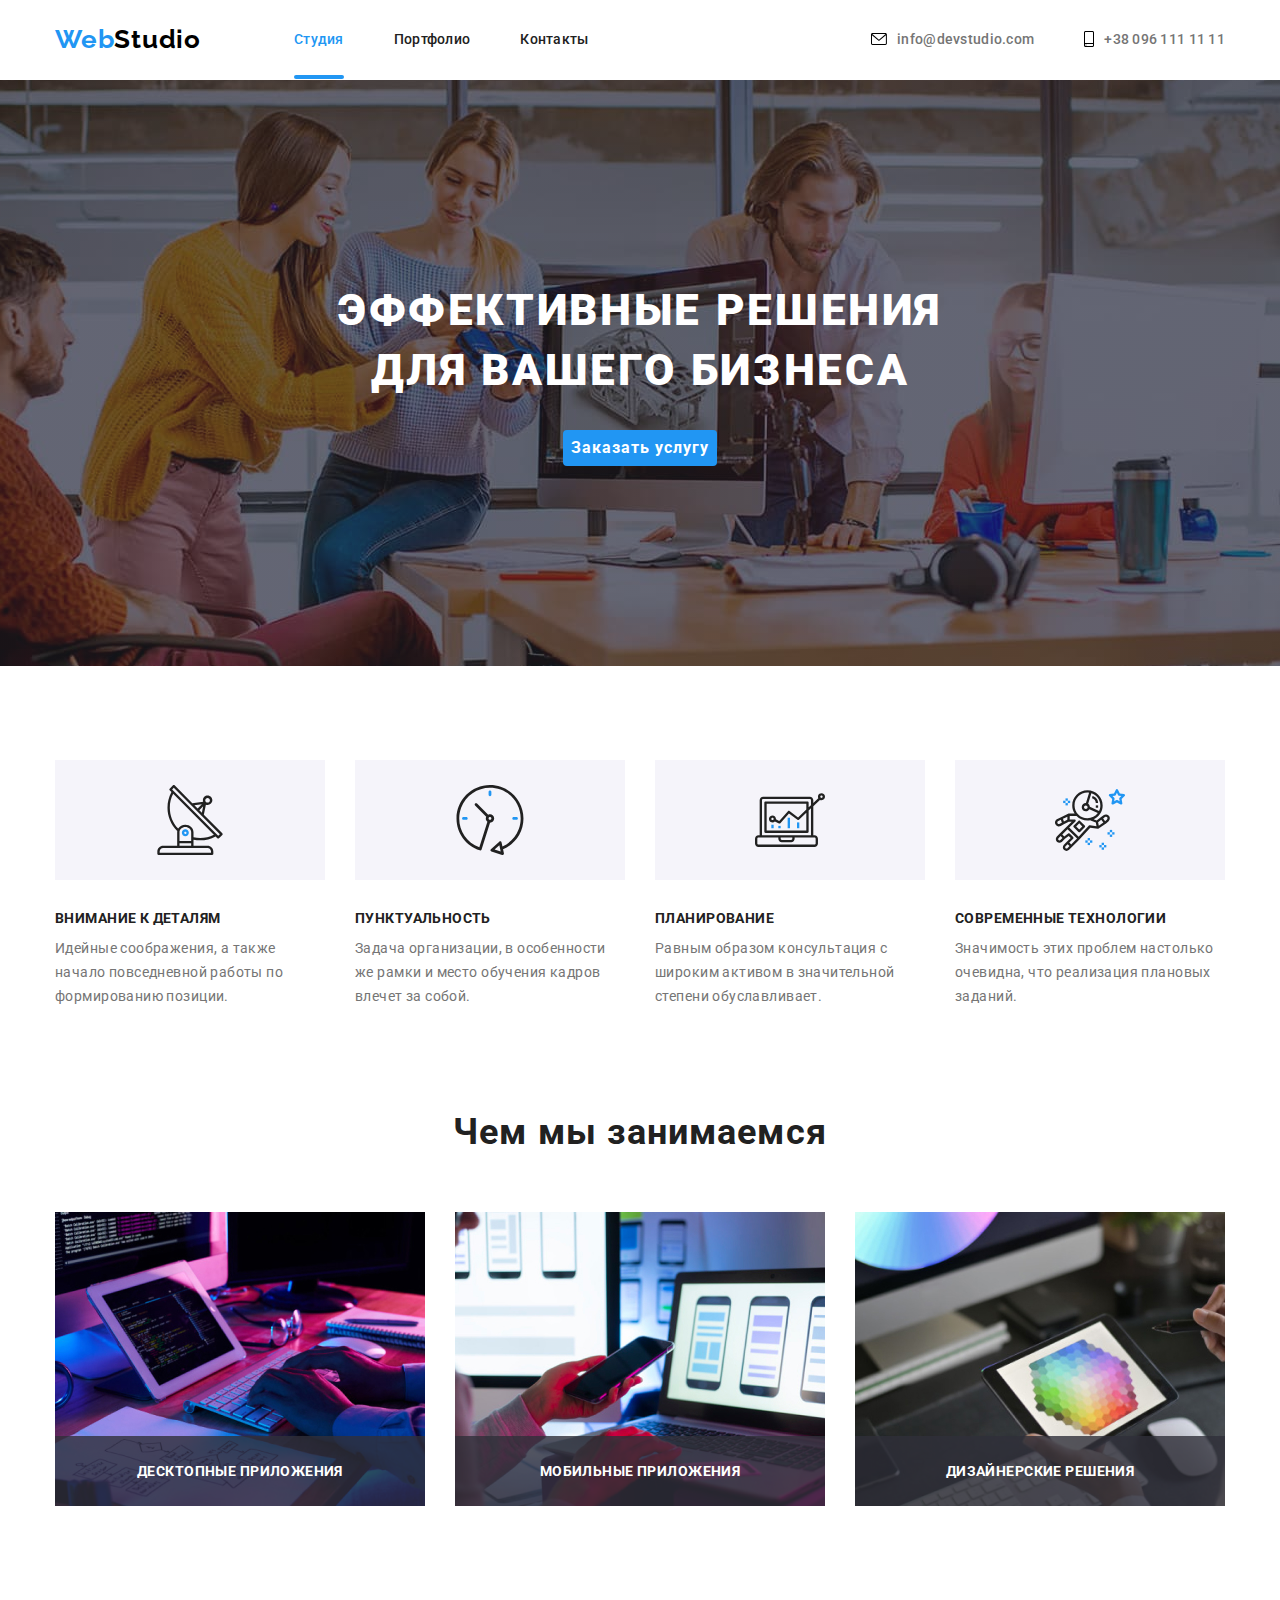
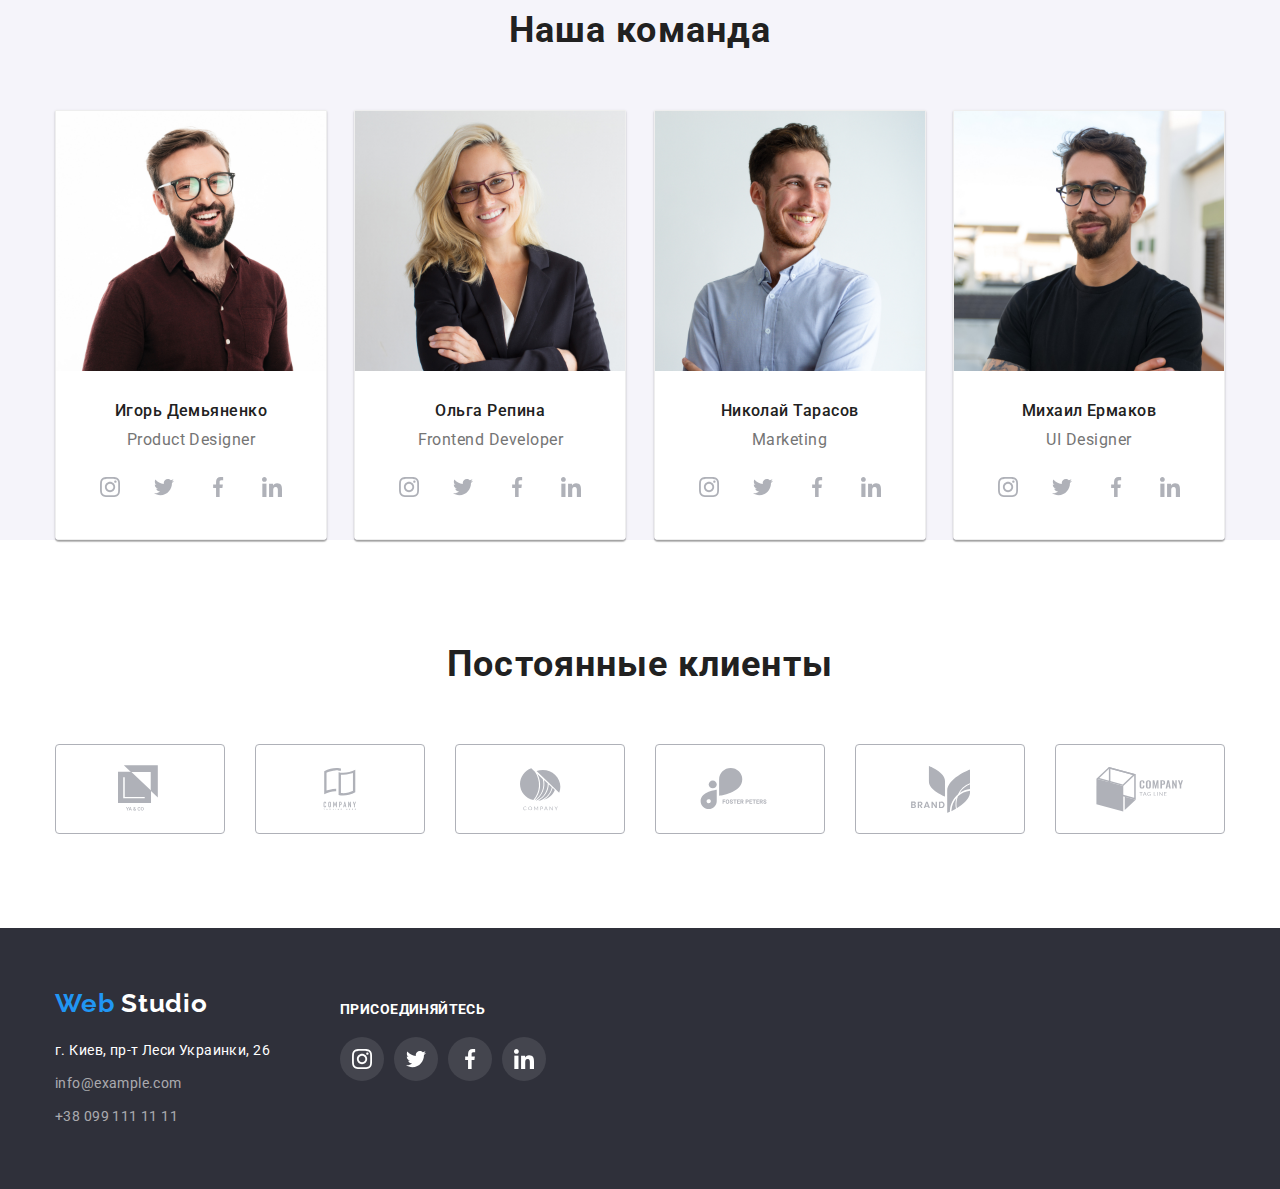
==== index.html @ 4ca35fdc "Склонировал з ДЗ-5" ====
<!DOCTYPE html>
<html lang="ru">

<head>
  <meta charset="UTF-8" />
  <meta name="viewport" content="width=device-width, initial-scale=1.0" />
  <title>WebStudio</title>
  <link rel="preconnect" href="https://fonts.gstatic.com">
  <link href="https://fonts.googleapis.com/css2?family=Raleway:wght@700&family=Roboto:wght@400;500;700;900&display=swap"
    rel="stylesheet">
  <link rel="stylesheet" href="https://cdnjs.cloudflare.com/ajax/libs/modern-normalize/1.0.0/modern-normalize.min.css">
  <link rel="stylesheet" href="./css/style.css">
</head>

<body>
  <!-- Шапка -->
  <header class="header section">
    <div class="container">
      <nav class="navigation">
        <a class="logo" href="./index.html"><span class="logo-color">Web</span>Studio</a>
        <ul class="navigation-list">
          <li class="navigation-list-item">
            <a class="navigation-list-link current" href="./index.html">Студия</a>
          </li>
          <li class="navigation-list-item">
            <a class="navigation-list-link" href="portfolio.html">Портфолио</a>
          </li>
          <li class="navigation-list-item">
            <a class="navigation-list-link" href="#">Контакты</a>
          </li>
        </ul>
      </nav>
      <ul class="contact-list">
        <li class="contact-list-item">
          <a class="contact-list-link" href="mailto:info@devstudio.com">
            <svg class="envelop" width="16" height="12">
              <use href="./images/sprite.svg#icon-envelope"></use>
            </svg>
            info@devstudio.com
          </a>
        </li>
        <li>
          <a class=" contact-list-link" href="tel:+380961111111">
            <svg class="phone" width="10" height="16">
              <use href="./images/sprite.svg#icon-smartphone"></use>
            </svg>
            +38 096 111 11 11
          </a>
        </li>
      </ul>
    </div>
  </header>
  <main>

    <!-- Герой -->
    <section class="hero section">
      <div class="container">
        <h1 class="hero-title">Эффективные решения для вашего бизнеса</h1>
        <button class="hero-button" type="button" data-modal-open>Заказать услугу</button>
      </div>
    </section>

    <!-- Особенности -->
    <section class="features section">
      <div class="container">
        <h2 class="visually-hidden">Особенности</h2>
        <ul class="features-list">
          <li class="features-item">
            <div class="features-icon">
              <svg class="icon" width="70" height="70">
                <use href="./images/sprite.svg#icon-antenna"></use>
              </svg>
            </div>
            <h3 class="features-title">Внимание к деталям</h3>
            <p class="features-desc">
              Идейные соображения, а также начало повседневной работы по
              формированию позиции.
            </p>
          </li>
          <li class="features-item">
            <div class="features-icon">
              <svg class="icon" width="70" height="70">
                <use href="./images/sprite.svg#icon-clock"></use>
              </svg>
            </div>
            <h3 class="features-title">Пунктуальность</h3>
            <p class="features-desc">
              Задача организации, в особенности же рамки и место обучения кадров
              влечет за собой.
            </p>
          </li>
          <li class="features-item">
            <div class="features-icon">
              <svg class="icon" width="70" height="70">
                <use href="./images/sprite.svg#icon-diagram"></use>
              </svg>
            </div>
            <h3 class="features-title">Планирование</h3>
            <p class="features-desc">
              Равным образом консультация с широким активом в значительной
              степени обуславливает.
            </p>
          </li>
          <li class="features-item">
            <div class="features-icon">
              <svg class="icon" width="70" height="70">
                <use href="./images/sprite.svg#icon-astronaut"></use>
              </svg>
            </div>
            <h3 class="features-title">Современные технологии</h3>
            <p class="features-desc">
              Значимость этих проблем настолько очевидна, что реализация
              плановых заданий.
            </p>
          </li>
        </ul>
      </div>
    </section>

    <!-- Чем мы занимаемся -->
    <section class="development section">
      <div class="container">
        <h2 class="section-title">Чем мы занимаемся</h2>
        <ul class="development-list">
          <li class="development-item">
            <img class="development-img" src="./images/box-1.jpg" alt="Десктопные приложения" />
            <p class="label">Десктопные приложения</p>
          </li>
          <li class="development-item">
            <img class="development-img" src="./images/box-2.jpg" alt="Мобильные приложения" />
            <p class="label">Мобильные приложения</p>
          </li>
          <li class="development-item">
            <img class="development-img" src="./images/box-3.jpg" alt="Дизайнерские решения" />
            <p class="label">Дизайнерские решения</p>
          </li>
        </ul>
      </div>
    </section>

    <!-- Наша команда -->
    <section class="team">
      <div class="container">
        <h2 class="section-title">Наша команда</h2>
        <ul class="team-list">
          <li class="team-list-item">
            <img class="team-list-img" src="./images/team-1.jpg" alt="фото Игорь Демьяненко" />
            <div class="team-desc">
              <h3 class="team-list-title">Игорь Демьяненко</h3>
              <p class="team-list-desc">Product Designer</p>
              <ul class="social-list">
                <li class="social-list-item">
                  <a class="social-list-link" href="">
                    <svg class="social-list-icon">
                      <use href="./images/sprite.svg#icon-instagram"></use>
                    </svg>
                  </a>
                </li>
                <li class="social-list-item">
                  <a class="social-list-link" href="">
                    <svg class="social-list-icon">
                      <use href="./images/sprite.svg#icon-twitter"></use>
                    </svg>
                  </a>
                </li>
                <li class="social-list-item">
                  <a class="social-list-link" href="">
                    <svg class="social-list-icon">
                      <use href="./images/sprite.svg#icon-facebook"></use>
                    </svg>
                  </a>
                </li>
                <li class="social-list-item">
                  <a class="social-list-link" href="">
                    <svg class="social-list-icon">
                      <use href="./images/sprite.svg#icon-linkedin"></use>
                    </svg>
                  </a>
                </li>
              </ul>
            </div>
          </li>
          <li class="team-list-item">
            <img class="team-list-img" src="./images/team-2.jpg" alt="фото Ольга Репина" />
            <div class="team-desc">
              <h3 class="team-list-title">Ольга Репина</h3>
              <p class="team-list-desc">Frontend Developer</p>
              <ul class="social-list">
                <li class="social-list-item">
                  <a class="social-list-link" href="">
                    <svg class="social-list-icon">
                      <use href="./images/sprite.svg#icon-instagram"></use>
                    </svg>
                  </a>
                </li>
                <li class="social-list-item">
                  <a class="social-list-link" href="">
                    <svg class="social-list-icon">
                      <use href="./images/sprite.svg#icon-twitter"></use>
                    </svg>
                  </a>
                </li>
                <li class="social-list-item">
                  <a class="social-list-link" href="">
                    <svg class="social-list-icon">
                      <use href="./images/sprite.svg#icon-facebook"></use>
                    </svg>
                  </a>
                </li>
                <li class="social-list-item">
                  <a class="social-list-link" href="">
                    <svg class="social-list-icon">
                      <use href="./images/sprite.svg#icon-linkedin"></use>
                    </svg>
                  </a>
                </li>
              </ul>
            </div>
          </li>
          <li class="team-list-item">
            <img class="team-list-img" src="./images/team-3.jpg" alt="фото Николай Тарасов" />
            <div class="team-desc">
              <h3 class="team-list-title">Николай Тарасов</h3>
              <p class="team-list-desc">Marketing</p>
              <ul class="social-list">
                <li class="social-list-item">
                  <a class="social-list-link" href="">
                    <svg class="social-list-icon">
                      <use href="./images/sprite.svg#icon-instagram"></use>
                    </svg>
                  </a>
                </li>
                <li class="social-list-item">
                  <a class="social-list-link" href="">
                    <svg class="social-list-icon">
                      <use href="./images/sprite.svg#icon-twitter"></use>
                    </svg>
                  </a>
                </li>
                <li class="social-list-item">
                  <a class="social-list-link" href="">
                    <svg class="social-list-icon">
                      <use href="./images/sprite.svg#icon-facebook"></use>
                    </svg>
                  </a>
                </li>
                <li class="social-list-item">
                  <a class="social-list-link" href="">
                    <svg class="social-list-icon">
                      <use href="./images/sprite.svg#icon-linkedin"></use>
                    </svg>
                  </a>
                </li>
              </ul>
            </div>
          </li>
          <li class="team-list-item">
            <img class="team-list-img" src="./images/team-4.jpg" alt="фото Михаил Ермаков" />
            <div class="team-desc">
              <h3 class="team-list-title">Михаил Ермаков</h3>
              <p class="team-list-desc">UI Designer</p>
              <ul class="social-list">
                <li class="social-list-item">
                  <a class="social-list-link" href="">
                    <svg class="social-list-icon">
                      <use href="./images/sprite.svg#icon-instagram"></use>
                    </svg>
                  </a>
                </li>
                <li class="social-list-item">
                  <a class="social-list-link" href="">
                    <svg class="social-list-icon">
                      <use href="./images/sprite.svg#icon-twitter"></use>
                    </svg>
                  </a>
                </li>
                <li class="social-list-item">
                  <a class="social-list-link" href="">
                    <svg class="social-list-icon">
                      <use href="./images/sprite.svg#icon-facebook"></use>
                    </svg>
                  </a>
                </li>
                <li class="social-list-item">
                  <a class="social-list-link" href="">
                    <svg class="social-list-icon">
                      <use href="./images/sprite.svg#icon-linkedin"></use>
                    </svg>
                  </a>
                </li>
              </ul>
            </div>
          </li>
        </ul>
      </div>
    </section>

    <!-- Постоянный клиенты -->
    <section class="customers section">
      <div class="container">
        <h2 class="section-title">Постоянные клиенты</h2>
        <ul class="customers-list">
          <li class="customers-list-item">
            <a class="customers-list-link" href="">
              <svg class="customers-icon" width="44" height="49">
                <use href="./images/sprite.svg#icon-logoone"></use>
              </svg>
            </a>
          </li>
          <li class="customers-list-item">
            <a class="customers-list-link" href="">
              <svg class="customers-icon" width="40" height="42">
                <use href="./images/sprite.svg#icon-logotwo"></use>
              </svg>
            </a>
          </li>
          <li class="customers-list-item">
            <a class="customers-list-link" href="">
              <svg class="customers-icon" width="41" height="43">
                <use href="./images/sprite.svg#icon-logothree"></use>
              </svg>
            </a>
          </li>
          <li class="customers-list-item">
            <a class="customers-list-link" href="">
              <svg class="customers-icon" width="80" height="42">
                <use href="./images/sprite.svg#icon-logofour"></use>
              </svg>
            </a>
          </li>
          <li class="customers-list-item">
            <a class="customers-list-link" href="">
              <svg class="customers-icon" width="59" height="47">
                <use href="./images/sprite.svg#icon-logofive"></use>
              </svg>
            </a>
          </li>
          <li class="customers-list-item">
            <a class="customers-list-link" href="">
              <svg class="customers-icon" width="88" height="45">
                <use href="./images/sprite.svg#icon-logosix"></use>
              </svg>
            </a>
          </li>
        </ul>
      </div>
    </section>
  </main>
  <!-- Футер -->
  <footer class="footer">
    <div class="container">
      <div class="address">

        <a class="logo" href="./index.html">
          <span class="logo-color">Web</span>
          <span class="logo-color-footer">Studio</span>
        </a>
        <address>
          <ul class="footer-contact">
            <li class="footer-contact-list">
              <a class="footer-contact-link addr" href="https://goo.gl/maps/dvo8h2LJfjRiSJft5" target="_blank">г. Киев,
                пр-т
                Леси
                Украинки, 26</a>
            </li>
            <li class="footer-contact-list">
              <a class="footer-contact-link" href="mailto:info@example.com">info@example.com</a>
            </li>
            <li class="footer-contact-list">
              <a class="footer-contact-link" href="tel:+380991111111">+38 099 111 11 11</a>
            </li>
          </ul>
        </address>
      </div>
      <div class="social">
        <strong class="join">присоединяйтесь</strong>

        <ul class="social-list">
          <li class="social-list-item">
            <a class="social-list-link" href="">
              <svg class="social-list-icon">
                <use href="./images/sprite.svg#icon-instagram"></use>
              </svg>
            </a>
          </li>
          <li class="social-list-item">
            <a class="social-list-link" href="">
              <svg class="social-list-icon">
                <use href="./images/sprite.svg#icon-twitter"></use>
              </svg>
            </a>
          </li>
          <li class="social-list-item">
            <a class="social-list-link" href="">
              <svg class="social-list-icon">
                <use href="./images/sprite.svg#icon-facebook"></use>
              </svg>
            </a>
          </li>
          <li class="social-list-item">
            <a class="social-list-link" href="">
              <svg class="social-list-icon">
                <use href="./images/sprite.svg#icon-linkedin"></use>
              </svg>
            </a>
          </li>
        </ul>
      </div>
      <div class="form">
        
      </div>
    </div>

  </footer>

  <div class="backdrop  is-hidden" data-modal>
    <div class="modal">
      <button type="button" class="close-button" data-modal-close>
        <svg class="close-modal-button">
          <use href="./images/sprite.svg#icon-close"></use>
        </svg>
      </button>
    </div>
  </div>

  <script src="./js/modal.js"></script>
</body>

</html>
---- css/style.css ----
:root {
  --main-font: "Roboto", sans-serif;
  --logo-font: "Raleway", sans-serif;
  --accent-color: #2196f3;
  --main-color: #757575;
  --title-color: #212121;
  --hero-title-color: #ffffff;
  --first-logo-color: #000000;
  --secondary-logo-color: #ffffff;
  --footer-addr-color: #ffffff;
  --footer-contact-color: rgba(255, 255, 255, 0.6);
  --footer-background-color: #2f303a;
  --white: #ffffff;
  --main-background-color: #e5e5e5;
  --secondary-background-color: #f5f4fa;
  --border-color: #eeeeee;
}

/* ==================== INDEX.HTML ==================== */

/* ========== GENERAL STYLES ========== */
body {
  font-family: var(--main-font);
  /* margin: 0 auto;
  max-width: 1600px; */
}

a {
  text-decoration: none;
}

ul {
  list-style: none;
  margin: 0;
  padding: 0;
}

address {
  font-style: normal;
}

h1,
h2,
h3,
h4,
h5,
h6 {
  margin: 0;
}

p {
  margin: 0;
}

img {
  display: block;
}

.section-title {
  font-weight: 700;
  font-size: 36px;
  line-height: 1.667;
  text-align: center;
  letter-spacing: 0.03em;
  color: var(--title-color);
}

.container {
  width: 1200px;
  margin: 0 auto;
  padding: 0 15px;
}

.section {
  max-width: 1600px;
  margin: 0 auto;
  padding-top: 94px;
  padding-bottom: 94px;
}
/* ========== HEADER ========== */

.header {
  padding-top: 24px;
  padding-bottom: 25px;
}

.header .logo {
  margin-right: 93px;
}

.navigation-list-item:not(:last-child) {
  margin-right: 50px;
}

.contact-list {
  margin-left: auto;
}

.contact-list-item:not(:last-child) {
  margin-right: 50px;
}

.header .container {
  display: flex;
  align-items: center;
}

.navigation {
  display: flex;
  align-items: center;
}

.navigation-list {
  display: flex;
}

.navigation-list-item {
  position: relative;
}

.navigation-list-link.current::after {
  opacity: 1;
}

.navigation-list-link::after {
  position: absolute;
  top: 45px;
  left: 0;
  bottom: -1px;
  width: 100%;
  content: "";
  border-bottom: 4px solid #2196f3;
  border-radius: 2px;
  opacity: 0;
  transition: opacity 250ms cubic-bezier(0.4, 0, 0.2, 1);
}

.navigation-list-link:hover::after,
.navigation-list-link:focus::after {
  opacity: 1;
}

.contact-list {
  display: flex;
}

.header .current {
  color: var(--accent-color);
}

.logo {
  font-family: var(--logo-font);
  font-weight: 700;
  font-size: 26px;
  line-height: 1.192;
  letter-spacing: 0.03em;
  color: var(--first-logo-color);
}

.logo .logo-color {
  color: var(--accent-color);
}

.navigation-list-link {
  font-weight: 500;
  font-size: 14px;
  line-height: 1.143;
  letter-spacing: 0.02em;
  color: var(--title-color);

  transition: color 250ms cubic-bezier(0.4, 0, 0.2, 1);
}

.navigation-list-link:hover,
.navigation-list-link:focus {
  color: var(--accent-color);
}

.contact-list-link {
  display: flex;
  align-items: center;
  font-weight: 500;
  font-size: 14px;
  line-height: 1.143;
  letter-spacing: 0.02em;
  color: var(--main-color);

  transition: color 250ms cubic-bezier(0.4, 0, 0.2, 1);
}

.contact-list-link:hover .envelop,
.contact-list-link:focus .envelop,
.contact-list-link:hover .phone,
.contact-list-link:focus .phone {
  fill: var(--accent-color);
}

.envelop,
.phone {
  margin-right: 10px;
  transition: fill 250ms cubic-bezier(0.4, 0, 0.2, 1);
}

.contact-list-link:hover,
.contact-list-link:focus {
  color: var(--accent-color);
}

/* ========== HERO ========== */
.hero {
  padding-top: 200px;
  padding-bottom: 200px;
  background-color: var(--footer-background-color);
  background-image: linear-gradient(
      rgba(47, 48, 58, 0.4),
      rgba(47, 48, 58, 0.4)
    ),
    url("../images/hero.jpg");
  background-repeat: no-repeat;
  background-position: center;
}

.hero-title {
  margin: 0 auto 30px;
  width: 696px;
  font-weight: 900;
  font-size: 44px;
  line-height: 1.364;
  text-align: center;
  letter-spacing: 0.06em;
  text-transform: uppercase;
  color: var(--hero-title-color);
}

.hero .hero-button {
  display: block;
  margin: 0 auto;
  border-color: transparent;
  border-radius: 4px;
  cursor: pointer;
}

.hero-button {
  font-weight: 700;
  font-size: 16px;
  line-height: 1.875;
  letter-spacing: 0.06em;
  color: var(--hero-title-color);
  background-color: var(--accent-color);
}

/* ========== FEATURES ========== */

.features-icon {
  display: flex;
  width: 270px;
  height: 120px;
  justify-content: center;
  align-items: center;
  margin-bottom: 30px;

  background-color: var(--secondary-background-color);
}

.features .features-list {
  display: flex;
}

.features-item:not(:last-child) {
  margin-right: 30px;
  max-width: 270px;
}

.features-title {
  margin-bottom: 10px;
}

.visually-hidden {
  position: absolute;
  width: 1px;
  height: 1px;
  margin: -1px;
  border: 0;
  padding: 0;

  white-space: nowrap;
  clip-path: inset(100%);
  clip: rect(0 0 0 0);
  overflow: hidden;
}
.features-title {
  font-weight: 700;
  font-size: 14px;
  line-height: 1.143;
  letter-spacing: 0.03em;
  text-transform: uppercase;
  color: var(--title-color);
}
.features-desc {
  font-weight: normal;
  font-size: 14px;
  line-height: 1.715;
  letter-spacing: 0.03em;
  color: var(--main-color);
}

/* ========== DEVELOPMENT ========== */

.development .section-title {
  margin-bottom: 50px;
}

.development.section {
  padding-top: 0px;
}

.development-list {
  display: flex;
  justify-content: space-between;
}

.development-img {
  width: 370px;
  height: 294px;
}

.label {
  position: absolute;
  bottom: 0;
  width: 100%;

  padding-top: 27px;
  padding-right: 82px;
  padding-bottom: 27px;
  padding-left: 82px;

  font-style: normal;
  font-weight: 700;
  font-size: 14px;
  line-height: 1.143;
  text-align: center;
  letter-spacing: 0.03em;
  text-transform: uppercase;
  color: #ffffff;
  background: rgba(47, 48, 58, 0.8);
}

.development-item {
  position: relative;
}

/* ========== TEAM ========== */
.team-desc .social-list {
  display: flex;
  justify-content: space-between;
  padding-left: 32px;
  padding-right: 32px;
  padding-top: 16px;
}

.social-list-link {
  display: flex;
  align-items: center;
  justify-content: center;
  width: 44px;
  height: 44px;
  background-color: #fff;
  border-radius: 50%;

  transition: background-color 250ms cubic-bezier(0.4, 0, 0.2, 1);
}

.social-list-icon {
  width: 20px;
  height: 20px;
  fill: #afb1b8;

  transition: fill 250ms cubic-bezier(0.4, 0, 0.2, 1);
}

.social-list-link:hover,
.social-list-link:focus {
  background-color: var(--accent-color);
}

.social-list-link:hover .social-list-icon,
.social-list-link:focus .social-list-icon {
  fill: #ffffff;
}

.team {
  background-color: var(--secondary-background-color);
}

.team .section-title {
  margin-bottom: 50px;
}

.team .team-list {
  display: flex;
  justify-content: space-between;
}
.team-list-item {
  border: 1px solid #eeeeee;
  box-shadow: 0px 1px 3px rgba(0, 0, 0, 0.12), 0px 1px 1px rgba(0, 0, 0, 0.14),
    0px 2px 1px rgba(0, 0, 0, 0.2);
  border-radius: 0px 0px 4px 4px;
}

.team-list-img {
  width: 270px;
  height: 260px;
}

.team-desc {
  background-color: #ffffff;
  text-align: center;
  padding-top: 30px;
  padding-bottom: 30px;
}

.team-list-title {
  margin-bottom: 10px;

  font-weight: 500;
  font-size: 16px;
  line-height: 1.188;
  letter-spacing: 0.03em;
  color: var(--title-color);
}

.team-list-desc {
  font-weight: 400;
  font-size: 16px;
  line-height: 1.188;
  letter-spacing: 0.03em;
  color: var(--main-color);
}

/* ========== CUSTOMERS ========== */

.customers-icon {
  fill: #afb1b8;
}

.customers .container {
  text-align: center;
}

.customers .section-title {
  margin-bottom: 50px;
}

.customers-list {
  display: flex;
  justify-content: space-between;
}

.customers-list-item {
  width: 170px;
  height: 90px;
}

.customers-list-link {
  display: flex;
  justify-content: center;
  align-items: center;
  height: 90px;

  border: 1px solid #afb1b8;
  border-radius: 4px;

  transition: all 250ms cubic-bezier(0.4, 0, 0.2, 1);
}

.customers-list-link:hover .customers-icon,
.customers-list-link:focus .customers-icon {
  fill: var(--accent-color);
}

.customers-list-link:hover {
  border: 1px solid #2196f3;
}

/* ========== FOOTER ========== */
.footer .container {
  display: flex;
}

.footer .address {
  display: block;
}

.footer .social-list {
  display: flex;
  justify-content: center;
  align-items: center;
}

.footer .social-list-item:not(:last-child) {
  margin-right: 10px;
}

.footer .social-list-link {
  background-color: rgba(255, 255, 255, 0.1);
}

.footer .social-list-link:hover,
.footer .social-list-link:focus {
  background-color: var(--accent-color);
}

.footer .social-list-icon {
  fill: #fff;
}

.footer .social {
  margin-left: 70px;
  margin-top: 12px;
}

.join {
  display: inline-block;
  font-style: normal;
  font-weight: 700;
  font-size: 14px;
  line-height: 1.143;
  letter-spacing: 0.03em;
  text-transform: uppercase;
  color: var(--white);
  margin-bottom: 20px;
}

.footer {
  padding-top: 60px;
  padding-bottom: 60px;
}

.footer .logo {
  display: block;
  margin-bottom: 20px;
}

.footer-contact-list:not(:last-child) {
  margin-bottom: 9px;
}

.logo .logo-color-footer {
  color: var(--secondary-logo-color);
}

.footer-contact-link {
  font-weight: 400;
  font-size: 14px;
  line-height: 1.714;
  letter-spacing: 0.03em;
  color: var(--footer-contact-color);

  transition: color 250ms cubic-bezier(0.4, 0, 0.2, 1);
}

.footer-contact-link.addr {
  color: var(--footer-addr-color);
}

.footer {
  background-color: var(--footer-background-color);
}

.footer-contact-link:hover,
.footer-contact-link:focus {
  color: var(--accent-color);
}

/* ==================== PORTFOLIO.HTML ==================== */

/* ========== FILTERS ========== */

.button-list {
  display: flex;
  justify-content: center;
  margin-bottom: 50px;
}

.button-list-item:not(:last-child) {
  margin-right: 8px;
}

.button {
  padding-top: 6px;
  padding-right: 22px;
  padding-bottom: 6px;
  padding-left: 22px;

  border-radius: 4px;
  border: none;

  font-family: inherit;
  font-weight: 500;
  font-size: 16px;
  line-height: 1.625;
  text-align: center;
  letter-spacing: 0.03em;
  color: var(--title-color);

  background-color: var(--secondary-background-color);
  transition: all 250ms cubic-bezier(0.4, 0, 0.2, 1);
}

.button:hover,
.button:focus {
  color: var(--white);
  background-color: var(--accent-color);
  border-radius: 4px;
}

/* ========== PORTFOLIO LIST ========== */
.portfolio-list {
  display: flex;
  flex-wrap: wrap;
}

.portfolio-list-item:not(:nth-child(3n + 3)) {
  margin-right: 30px;
}

.portfolio-list-item:not(:nth-last-child(-n + 3)) {
  margin-bottom: 30px;
}

.portfolio-list-item {
  border: 1px solid #eeeeee;
  max-width: 370px;
}

.portfolio-link {
  display: block;
  width: 370px;
}

.portfolio-link:hover,
.portfolio-link:focus {
  box-shadow: 0px 1px 1px rgba(0, 0, 0, 0.12), 0px 4px 4px rgba(0, 0, 0, 0.06),
    1px 4px 6px rgba(0, 0, 0, 0.16);
}

.portfolio-desc {
  width: 370px;
  padding-top: 20px;
  padding-right: 24px;
  padding-bottom: 20px;
  padding-left: 24px;
}

.portfolio-link-img {
  width: 370px;
  height: 294px;
}
.portfolio-link-title {
  margin-bottom: 4px;

  font-weight: 700;
  font-size: 18px;
  line-height: 2;
  color: var(--title-color);
}

.portfolio-link-desc {
  font-weight: 400;
  font-size: 16px;
  line-height: 1.875;
  letter-spacing: 0.03em;
  color: var(--main-color);
}

.overlay {
  position: absolute;
  top: 0;
  left: 0;
  width: 100%;
  height: 100%;
  color: #ffffff;
  padding-top: 63px;
  padding-right: 24px;
  padding-bottom: 63px;
  padding-left: 24px;
  font-style: normal;
  font-weight: 400;
  font-size: 18px;
  line-height: 1.556;
  letter-spacing: 0.03em;

  background-color: rgba(33, 150, 243, 0.9);

  transform: translateY(100%);
  transition: transform 250ms cubic-bezier(0.4, 0, 0.2, 1);
}

.portfolio-link-img-wrapper {
  position: relative;
  overflow: hidden;
}

.portfolio-link:hover .overlay,
.portfolio-link:focus .overlay {
  transform: translateY(0%);
}

/* ========== DACKDROP ========== */

.backdrop {
  position: fixed;
  top: 0;
  left: 0;
  width: 100%;
  height: 100%;
  background-color: rgba(0, 0, 0, 0.2);

  transition: all 500ms linear;
}

.modal {
  position: absolute;
  top: 50%;
  left: 50%;
  transform: translate(-50%, -50%);
  width: 528px;
  min-height: 581px;
  background: #ffffff;
  box-shadow: 0px 1px 3px rgba(0, 0, 0, 0.12), 0px 1px 1px rgba(0, 0, 0, 0.14),
    0px 2px 1px rgba(0, 0, 0, 0.2);
  border-radius: 4px;
}

.close-modal-button {
  position: absolute;
  top: 8px;
  right: 8px;
  width: 30px;
  height: 30px;
  border: 1px solid rgba(0, 0, 0, 0.1);
  border-radius: 50%;
  cursor: pointer;
}

.is-hidden {
  opacity: 0;
  visibility: hidden;
  pointer-events: none;
}
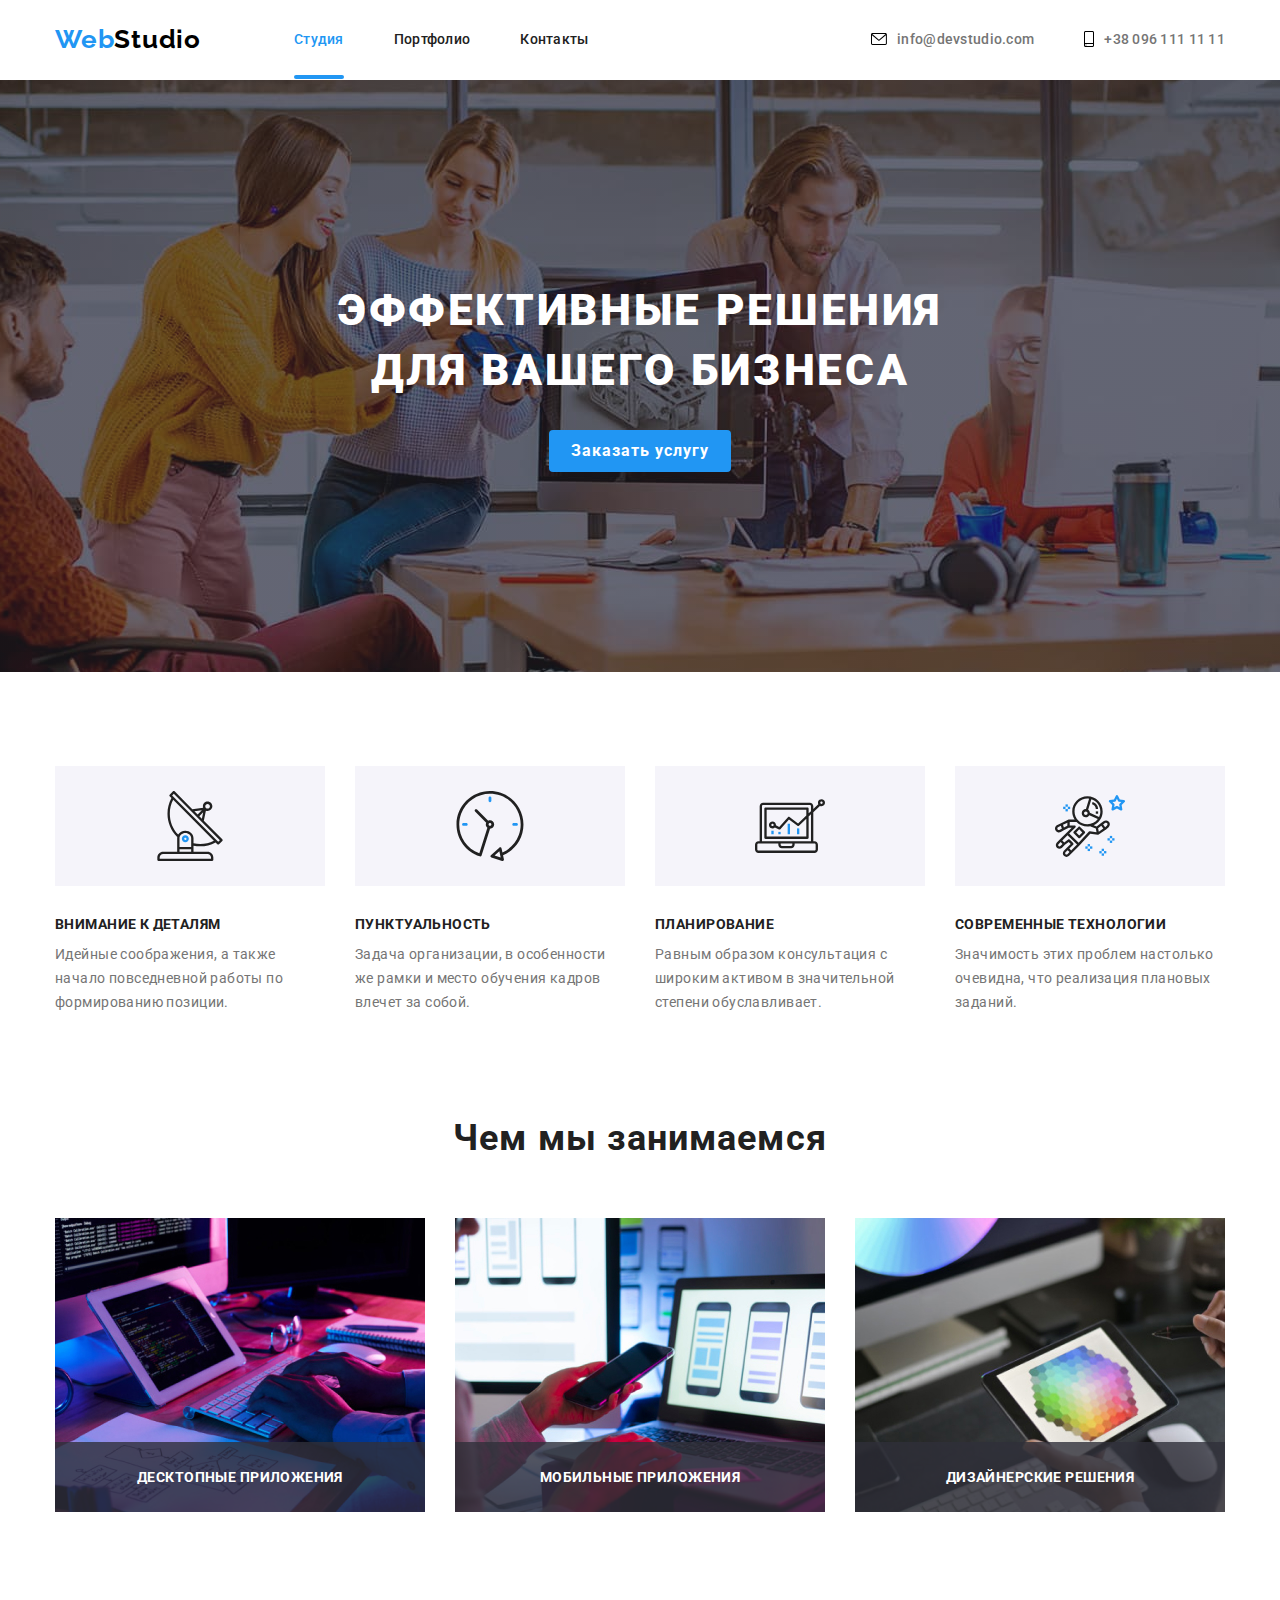
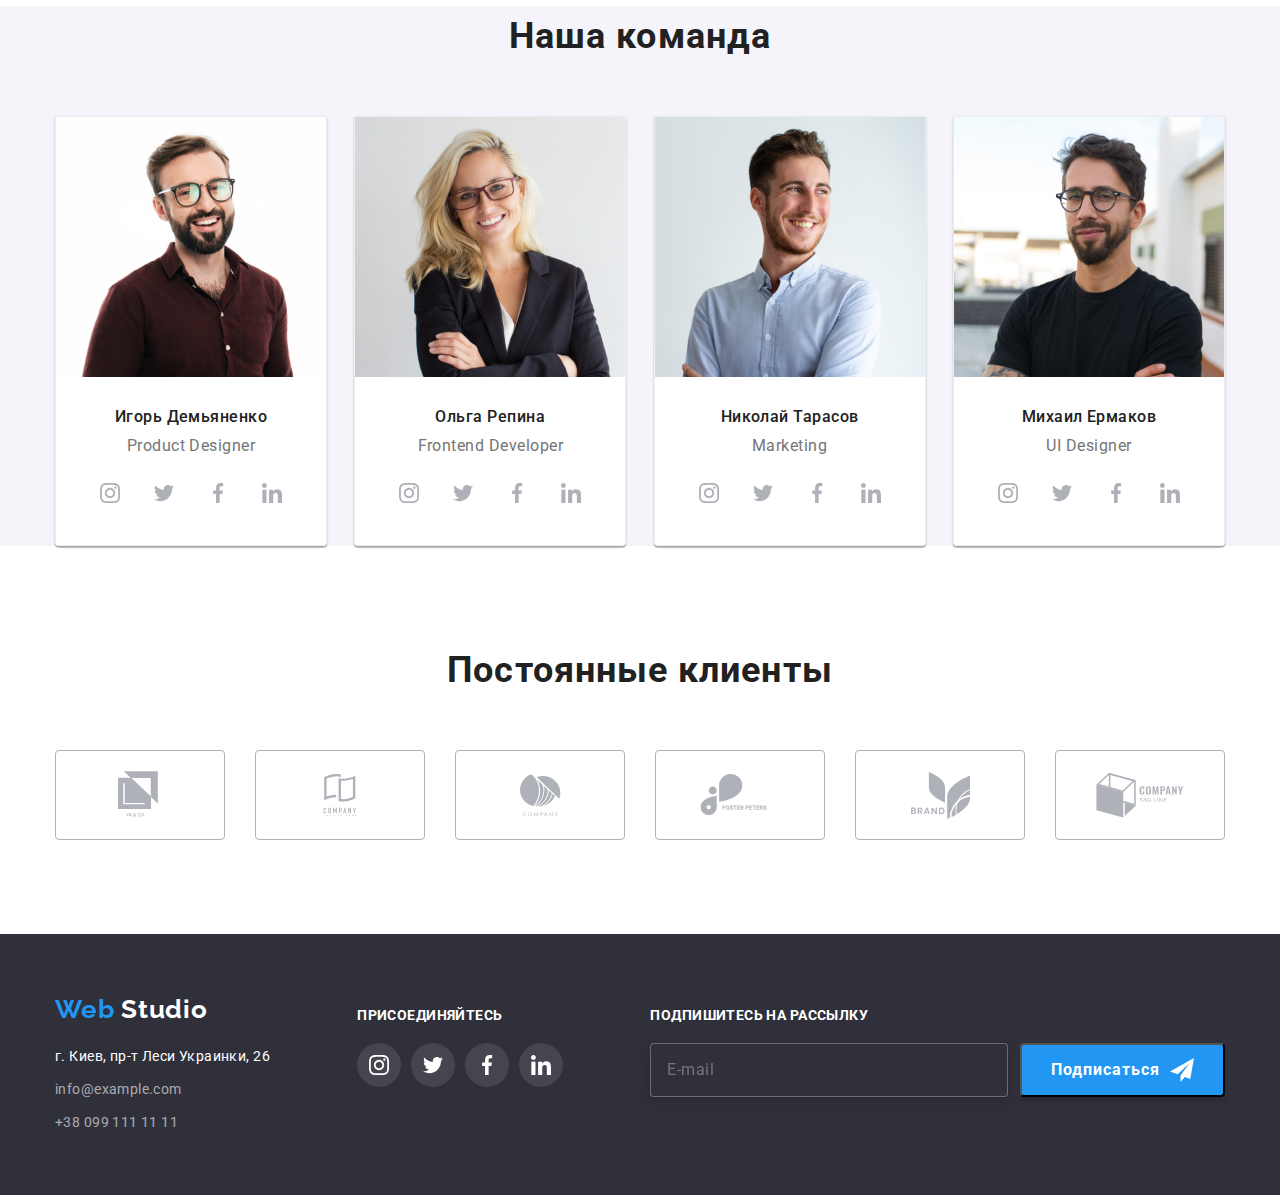
==== commit 8c3969b8: "Добавил форму в Footer" ====
--- a/index.html
+++ b/index.html
@@ -56,7 +56,7 @@
     <section class="hero section">
       <div class="container">
         <h1 class="hero-title">Эффективные решения для вашего бизнеса</h1>
-        <button class="hero-button" type="button" data-modal-open>Заказать услугу</button>
+        <button class="button" type="button" data-modal-open>Заказать услугу</button>
       </div>
     </section>
 
@@ -350,7 +350,6 @@
   <footer class="footer">
     <div class="container">
       <div class="address">
-
         <a class="logo" href="./index.html">
           <span class="logo-color">Web</span>
           <span class="logo-color-footer">Studio</span>
@@ -374,7 +373,6 @@
       </div>
       <div class="social">
         <strong class="join">присоединяйтесь</strong>
-
         <ul class="social-list">
           <li class="social-list-item">
             <a class="social-list-link" href="">
@@ -406,11 +404,14 @@
           </li>
         </ul>
       </div>
-      <div class="form">
-        
+      <div class="form social">
+        <strong class="join">Подпишитесь на рассылку</strong>
+        <form class="mailing-form">
+          <input class="input-mail" type="text" name="name" placeholder="E-mail">
+          <button class="button-send" type="button">Подписаться</button>
+        </form>
       </div>
     </div>
-
   </footer>
 
   <div class="backdrop  is-hidden" data-modal>
--- a/css/style.css
+++ b/css/style.css
@@ -232,15 +232,13 @@
   color: var(--hero-title-color);
 }
 
-.hero .hero-button {
+.hero .button {
   display: block;
   margin: 0 auto;
   border-color: transparent;
   border-radius: 4px;
   cursor: pointer;
-}
-
-.hero-button {
+
   font-weight: 700;
   font-size: 16px;
   line-height: 1.875;
@@ -485,6 +483,8 @@
 /* ========== FOOTER ========== */
 .footer .container {
   display: flex;
+  justify-content: space-between;
+  vertical-align: middle;
 }
 
 .footer .address {
@@ -514,8 +514,7 @@
   fill: #fff;
 }
 
-.footer .social {
-  margin-left: 70px;
+.social {
   margin-top: 12px;
 }
 
@@ -570,6 +569,55 @@
 .footer-contact-link:hover,
 .footer-contact-link:focus {
   color: var(--accent-color);
+}
+
+.mailing-form {
+  display: flex;
+}
+
+.input-mail {
+  background-color: var(--footer-background-color);
+  border: 1px solid rgba(255, 255, 255, 0.3);
+  box-sizing: border-box;
+  filter: drop-shadow(0px 4px 4px rgba(0, 0, 0, 0.15));
+  border-radius: 4px;
+  padding-left: 16px;
+  width: 358px;
+
+  font-style: normal;
+  font-weight: 400;
+  font-size: 16px;
+  line-height: 1.25;
+  letter-spacing: 0.03em;
+  color: rgba(255, 255, 255, 0.6);
+}
+
+.footer .button-send {
+  display: inline-flex;
+  align-items: center;
+  text-align: center;
+  letter-spacing: 0.06em;
+  font-style: normal;
+  font-weight: 700;
+  font-size: 16px;
+  line-height: 1.875;
+
+  color: #ffffff;
+  background: #2196f3;
+  box-shadow: 0px 4px 4px rgba(0, 0, 0, 0.15);
+  border-radius: 4px;
+
+  padding: 10px 29px;
+  margin-left: 12px;
+}
+
+.button-send::after {
+  content: "";
+  width: 24px;
+  height: 24px;
+  background-image: url(../images/send.svg);
+
+  margin-left: 10px;
 }
 
 /* ==================== PORTFOLIO.HTML ==================== */
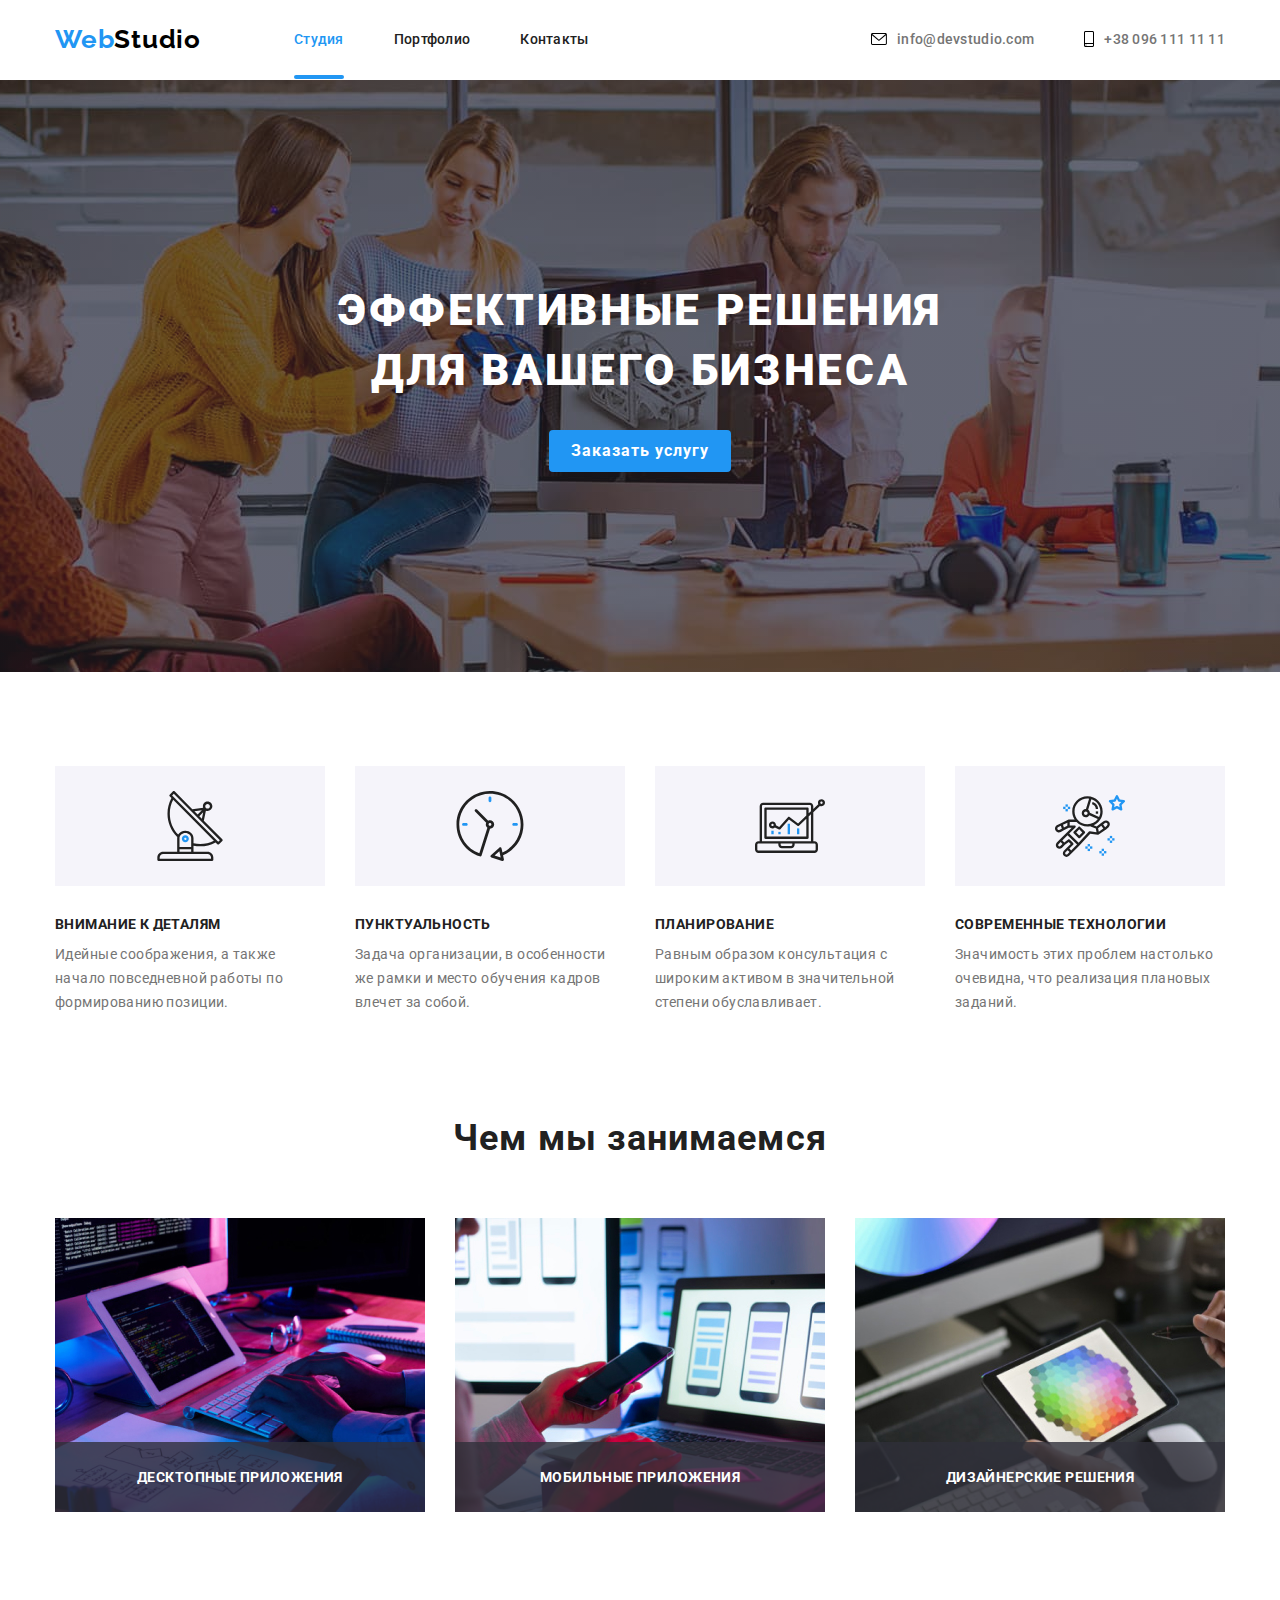
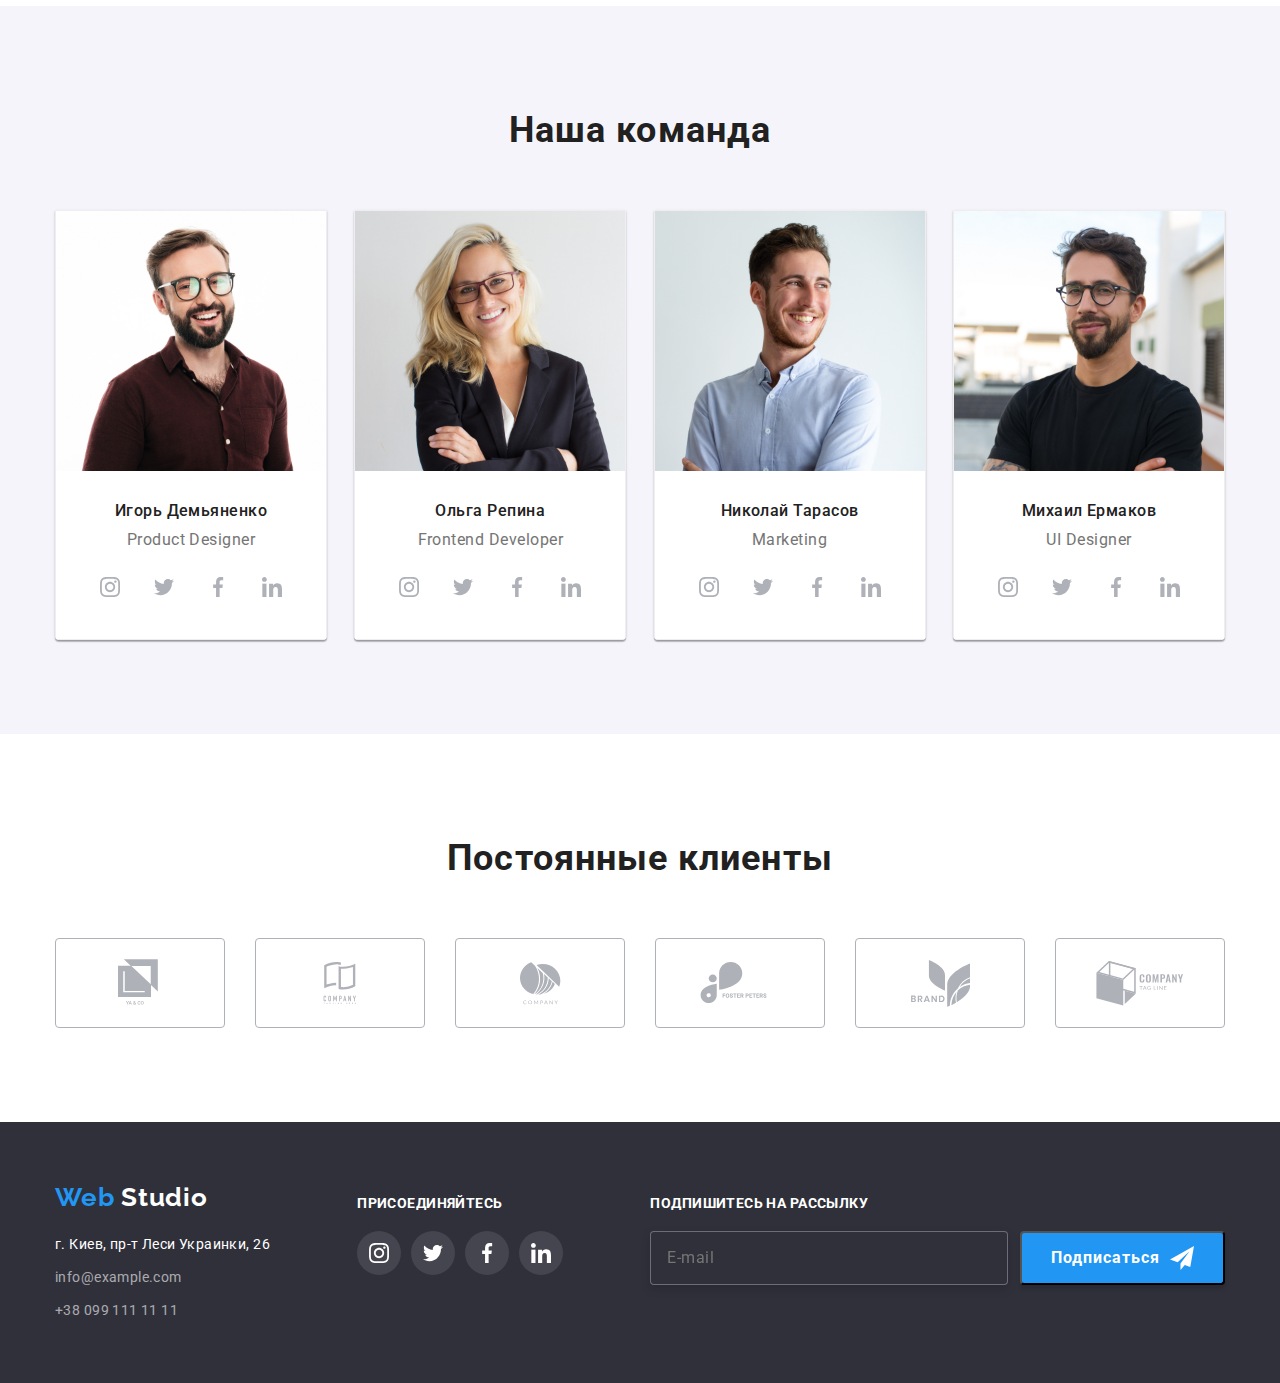
==== commit efc062c6: "пофиксил" ====
--- a/index.html
+++ b/index.html
@@ -139,7 +139,7 @@
     </section>
 
     <!-- Наша команда -->
-    <section class="team">
+    <section class="team section">
       <div class="container">
         <h2 class="section-title">Наша команда</h2>
         <ul class="team-list">
@@ -416,11 +416,12 @@
 
   <div class="backdrop  is-hidden" data-modal>
     <div class="modal">
-      <button type="button" class="close-button" data-modal-close>
+      <button class="modal-button" type="button" data-modal-close>
         <svg class="close-modal-button">
           <use href="./images/sprite.svg#icon-close"></use>
         </svg>
       </button>
+      <strong class="modal-title">Оставьте свои данные, мы вам перезвоним</strong>
     </div>
   </div>
 
--- a/css/style.css
+++ b/css/style.css
@@ -77,6 +77,11 @@
   padding-top: 94px;
   padding-bottom: 94px;
 }
+
+/* *:focus {
+  outline: none;
+} */
+
 /* ========== HEADER ========== */
 
 .header {
@@ -348,6 +353,10 @@
 }
 
 /* ========== TEAM ========== */
+.team.section {
+  max-width: 100%;
+}
+
 .team-desc .social-list {
   display: flex;
   justify-content: space-between;
@@ -684,6 +693,8 @@
 .portfolio-link {
   display: block;
   width: 370px;
+  transition: all 250ms cubic-bezier(0.4, 0, 0.2, 1);
+}
 }
 
 .portfolio-link:hover,
@@ -778,6 +789,7 @@
   box-shadow: 0px 1px 3px rgba(0, 0, 0, 0.12), 0px 1px 1px rgba(0, 0, 0, 0.14),
     0px 2px 1px rgba(0, 0, 0, 0.2);
   border-radius: 4px;
+  padding: 40px;
 }
 
 .close-modal-button {
@@ -796,3 +808,19 @@
   visibility: hidden;
   pointer-events: none;
 }
+
+.modal-title {
+  font-style: normal;
+font-weight: 700;
+font-size: 20px;
+line-height: 1.15;
+text-align: center;
+letter-spacing: 0.03em;
+
+color: var(--title-color);
+/* margin-top: 40px;
+margin-right: 40px;
+margin-bottom: 12px;
+margin-left: 40px; */
+
+}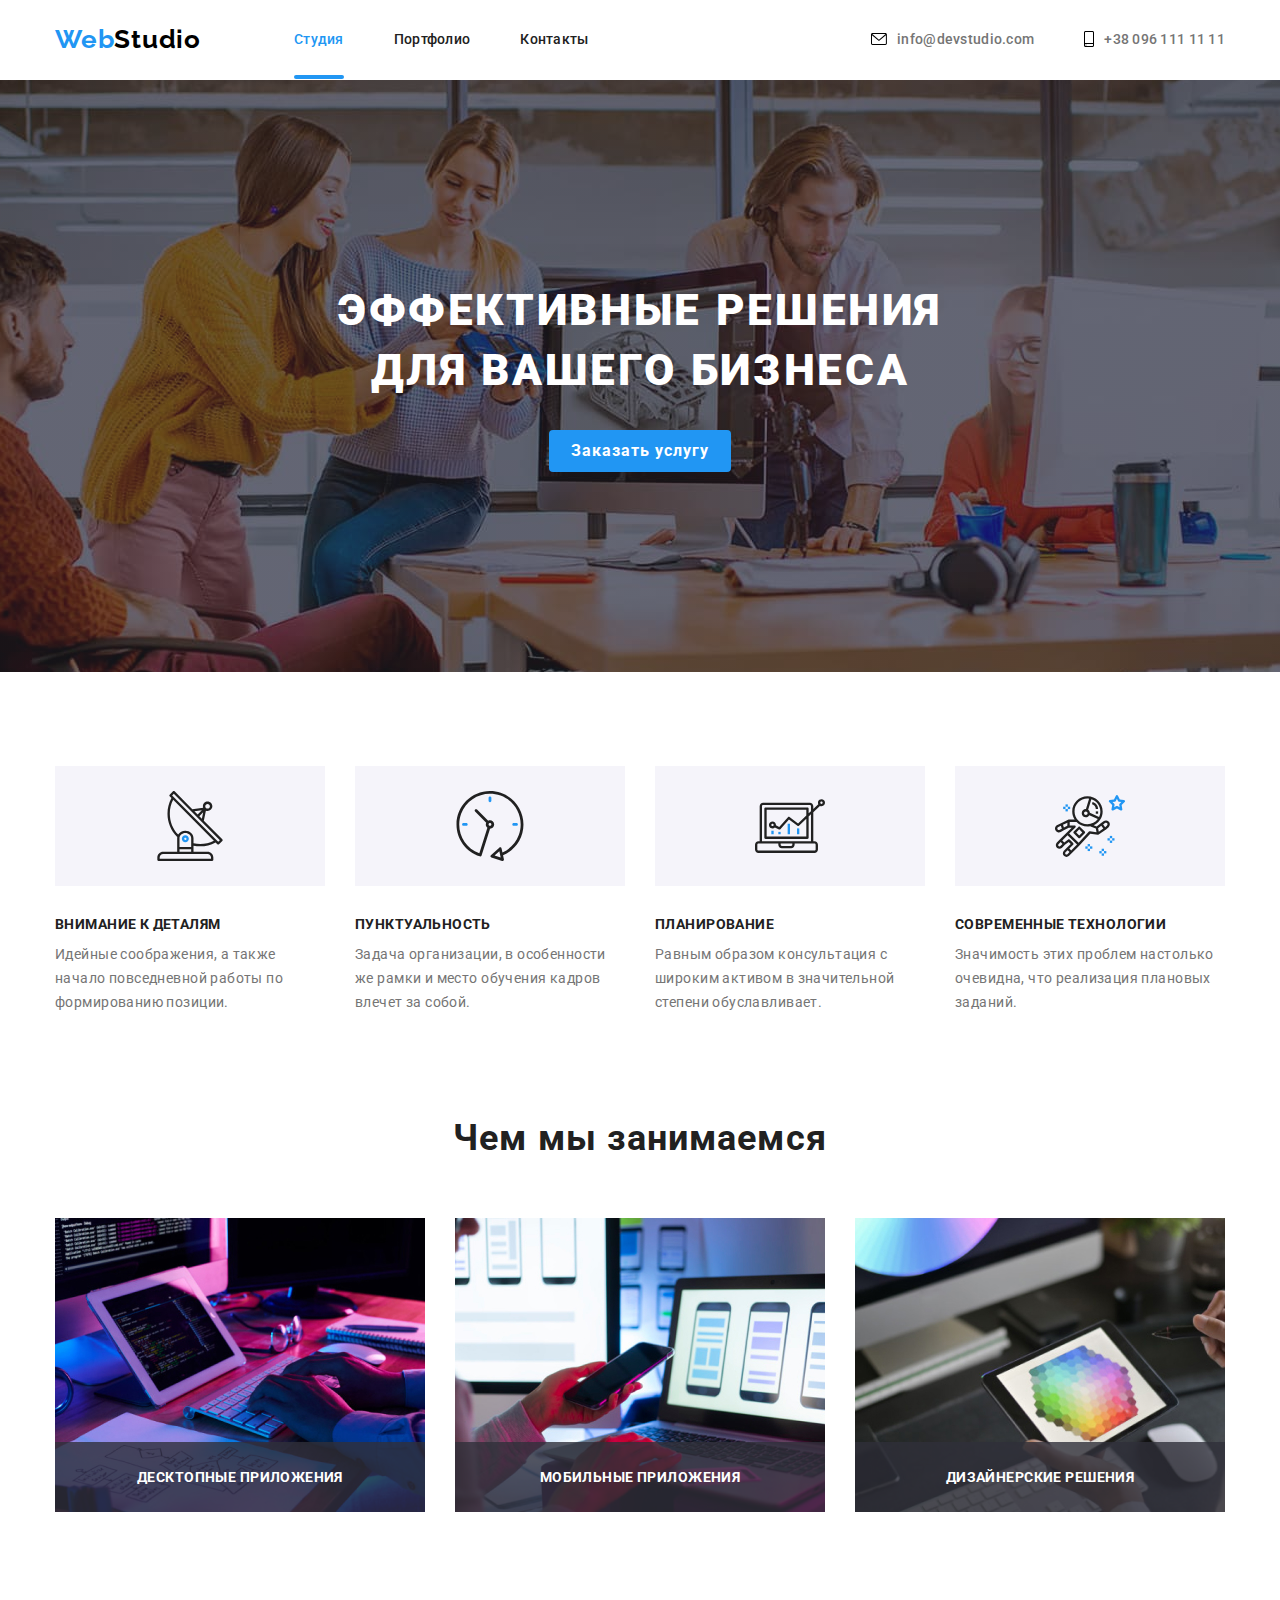
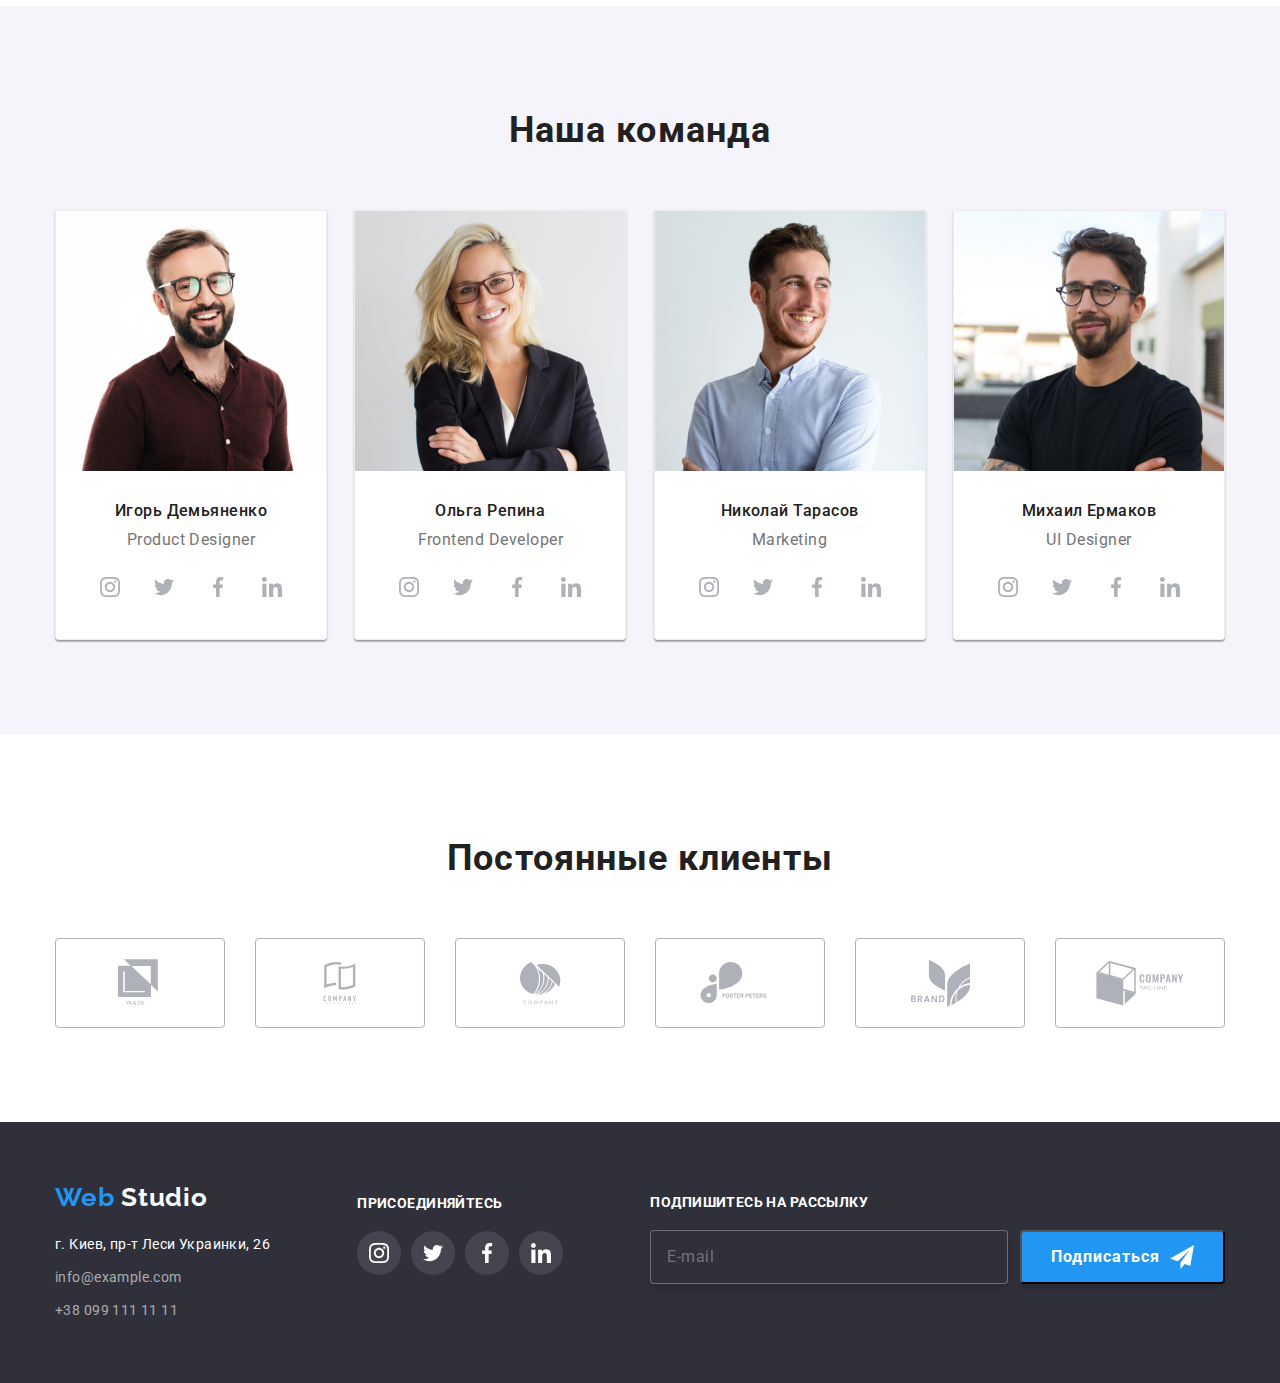
==== commit 073f07cc: "дз6" ====
--- a/index.html
+++ b/index.html
@@ -408,7 +408,7 @@
         <strong class="join">Подпишитесь на рассылку</strong>
         <form class="mailing-form">
           <input class="input-mail" type="text" name="name" placeholder="E-mail">
-          <button class="button-send" type="button">Подписаться</button>
+          <button class="button-send" type="submit">Подписаться</button>
         </form>
       </div>
     </div>
@@ -417,11 +417,59 @@
   <div class="backdrop  is-hidden" data-modal>
     <div class="modal">
       <button class="modal-button" type="button" data-modal-close>
-        <svg class="close-modal-button">
+        <svg class="close-modal-button" width="30" height="30">
           <use href="./images/sprite.svg#icon-close"></use>
         </svg>
       </button>
       <strong class="modal-title">Оставьте свои данные, мы вам перезвоним</strong>
+
+      <form action="#" class="form">
+
+        <label class="form-field">
+          Имя
+          <span class="form-input-wrapper">
+            <input type="text" name="text" class="form-input">
+            <svg class="form-icon">
+              <use href="./images/sprite.svg#icon-modal-person"></use>
+            </svg>
+          </span>
+        </label>
+
+        <label class="form-field">
+          Телефон
+          <span class="form-input-wrapper">
+            <input type="tel" name="tel" class="form-input">
+            <svg class="form-icon">
+              <use href="./images/sprite.svg#icon-modal-phone"></use>
+            </svg>
+          </span>
+        </label>
+
+        <label class="form-field">
+          Почта
+          <span class="form-input-wrapper">
+            <input type="email" name="mail" class="form-input">
+            <svg class="form-icon">
+              <use href="./images/sprite.svg#icon-modal-mail"></use>
+            </svg>
+          </span>
+        </label>
+
+        <label class="form-field">
+          Комментарий
+          <textarea class="form-message" name="message" placeholder="Введите текст"></textarea>
+        </label>
+
+        <span class="form-policy-wrapper">
+          <input id="user-policy" type="checkbox" name="policy" value="accept" class="form-policy visually-hidden">
+          <label for="user-policy" class="policy-text">Соглашаюсь с рассылкой и принимаю
+            <a class="policy-text-link" href="#">Условия договора</a>
+          </label>
+        </span>
+        <button class="button" type="submit">Отправить</button>
+
+      </form>
+
     </div>
   </div>
 
--- a/css/style.css
+++ b/css/style.css
@@ -615,7 +615,7 @@
   background: #2196f3;
   box-shadow: 0px 4px 4px rgba(0, 0, 0, 0.15);
   border-radius: 4px;
-
+outline: none;
   padding: 10px 29px;
   margin-left: 12px;
 }
@@ -651,7 +651,7 @@
 
   border-radius: 4px;
   border: none;
-
+outline: none;
   font-family: inherit;
   font-weight: 500;
   font-size: 16px;
@@ -775,11 +775,11 @@
   height: 100%;
   background-color: rgba(0, 0, 0, 0.2);
 
-  transition: all 500ms linear;
+  transition: all 250ms cubic-bezier(0.4, 0, 0.2, 1);
 }
 
 .modal {
-  position: absolute;
+  position: relative;
   top: 50%;
   left: 50%;
   transform: translate(-50%, -50%);
@@ -792,7 +792,7 @@
   padding: 40px;
 }
 
-.close-modal-button {
+.modal-button {
   position: absolute;
   top: 8px;
   right: 8px;
@@ -803,6 +803,12 @@
   cursor: pointer;
 }
 
+.close-modal-button {
+ position: absolute;
+  top: 0;
+  right: 0;
+ }
+
 .is-hidden {
   opacity: 0;
   visibility: hidden;
@@ -810,6 +816,8 @@
 }
 
 .modal-title {
+  display: inline-block;
+  margin-bottom: 30px;
   font-style: normal;
 font-weight: 700;
 font-size: 20px;
@@ -818,9 +826,110 @@
 letter-spacing: 0.03em;
 
 color: var(--title-color);
-/* margin-top: 40px;
-margin-right: 40px;
-margin-bottom: 12px;
-margin-left: 40px; */
-
-}+}
+
+.form {
+  display: flex;
+  flex-direction: column;
+}
+
+.form-field {
+  margin-bottom: 10px;
+  font-style: normal;
+font-weight: 400;
+font-size: 12px;
+line-height: 1.667;
+letter-spacing: 0.01em;
+color: var(--main-color);
+}
+
+.form-input {
+    width: 100%;
+    height: 40px;
+    border: 1px solid rgba(33, 33, 33, 0.2);
+    border-radius: 4px;
+    padding-left: 42px;
+    transition: border 250ms cubic-bezier(0.4, 0, 0.2, 1);
+    }
+
+ .form-input:focus,
+ .form-message:focus {
+   outline: none;
+    border: 1px solid #2196F3;
+}
+
+.form-input-wrapper {
+  position: relative;
+  display: block;
+  margin-top: 4px;
+  }
+
+.form-icon {
+  position: absolute;
+  top: 50%;
+  left: 15px;
+  transform: translateY(-50%);
+  display: block;
+  width: 18px;
+  height: 18px;
+  transition: fill 250ms cubic-bezier(0.4, 0, 0.2, 1);
+ }
+
+ .form-input:focus + .form-icon {
+   fill: var(--accent-color);
+ }
+
+ .form-message {
+   width: 100%;
+   height: 120px;
+   border: 1px solid rgba(33, 33, 33, 0.2);
+    border-radius: 4px;
+    transition: border 250ms cubic-bezier(0.4, 0, 0.2, 1);
+padding: 12px 16px; 
+margin-top: 4px;
+resize: none;
+
+  }
+
+  textarea::placeholder {
+    color: rgba(117, 117, 117, 0.5);
+  }
+
+  .policy-text {
+    font-style: normal;
+font-weight: 400;
+font-size: 14px;
+line-height: 1.715;
+letter-spacing: 0.03em;
+color: var(--main-color);
+  }
+
+  .policy-text-link {
+    text-decoration: underline;
+    color: var(--accent-color);
+  }
+
+  .policy-text::before {
+    display: inline-block;
+    content: "";
+    width: 16px;
+    height: 15px;
+border: 2px solid #212121;
+border-radius: 3px;
+margin-right: 7px;
+  }
+
+  .form-policy:checked + .policy-text::before {
+    background-color: var(--accent-color);
+    border: none;
+    background-image: url(../images/icon-check.svg);
+    background-repeat: no-repeat;
+    background-position: center;
+     }
+
+     .form-policy-wrapper {
+       display: flex;
+       text-align: center;
+       margin-bottom: 30px;
+
+     }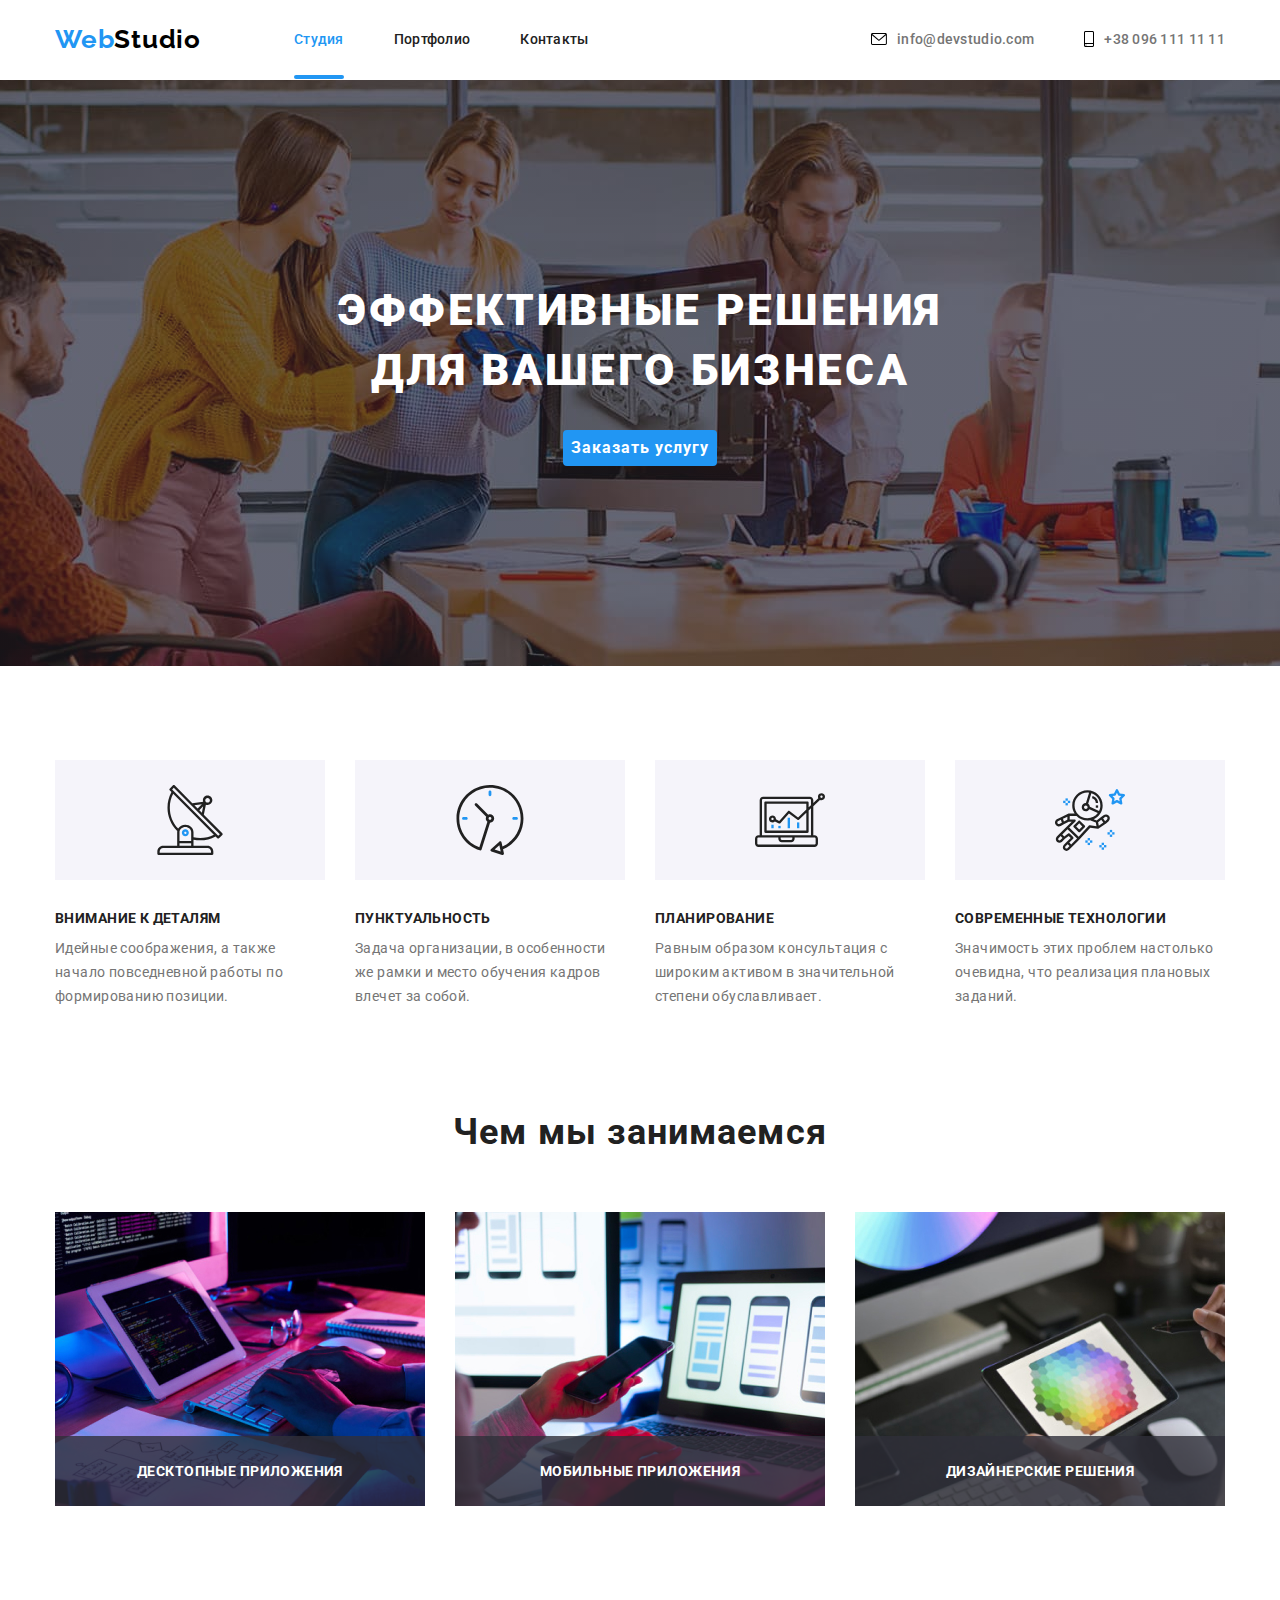
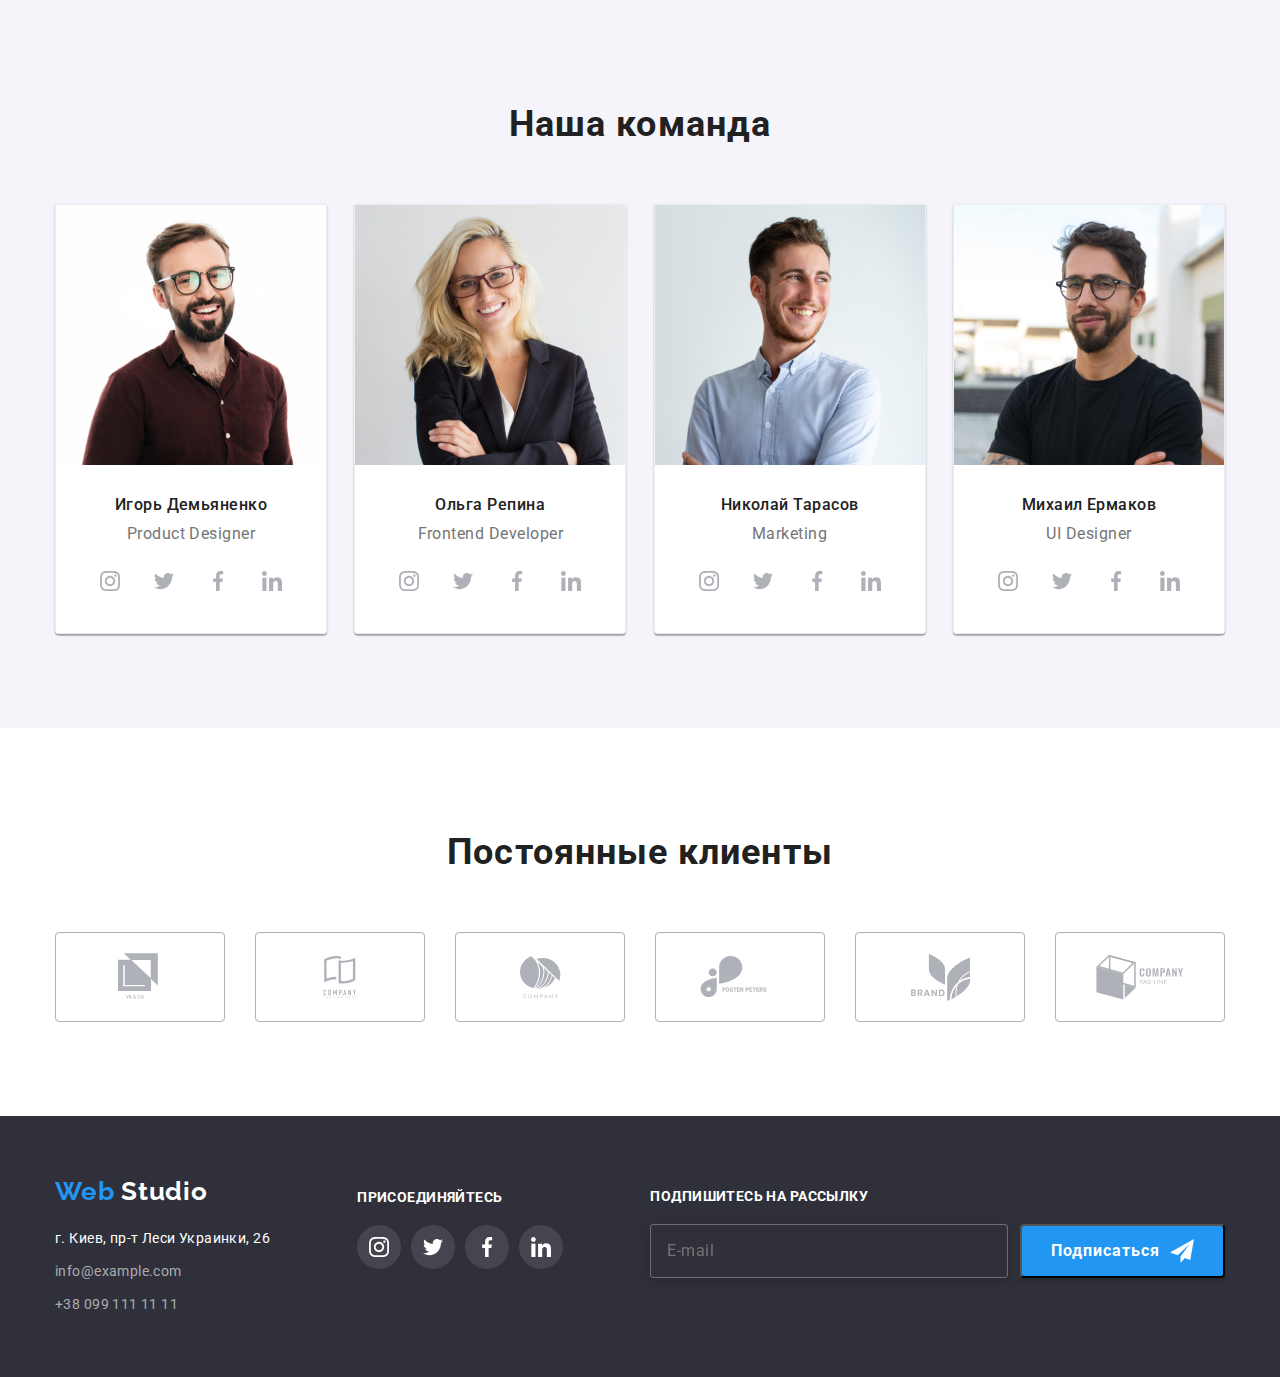
==== commit cf4698cb: "Оформил форму/дз6" ====
--- a/index.html
+++ b/index.html
@@ -56,7 +56,7 @@
     <section class="hero section">
       <div class="container">
         <h1 class="hero-title">Эффективные решения для вашего бизнеса</h1>
-        <button class="button" type="button" data-modal-open>Заказать услугу</button>
+        <button class="hero-button" type="button" data-modal-open>Заказать услугу</button>
       </div>
     </section>
 
@@ -417,7 +417,7 @@
   <div class="backdrop  is-hidden" data-modal>
     <div class="modal">
       <button class="modal-button" type="button" data-modal-close>
-        <svg class="close-modal-button" width="30" height="30">
+        <svg class="close-modal-button" width="18" height="18">
           <use href="./images/sprite.svg#icon-close"></use>
         </svg>
       </button>
@@ -466,7 +466,7 @@
             <a class="policy-text-link" href="#">Условия договора</a>
           </label>
         </span>
-        <button class="button" type="submit">Отправить</button>
+        <button class="form-button" type="submit">Отправить</button>
 
       </form>
 
--- a/css/style.css
+++ b/css/style.css
@@ -237,12 +237,13 @@
   color: var(--hero-title-color);
 }
 
-.hero .button {
+.hero .hero-button {
   display: block;
   margin: 0 auto;
   border-color: transparent;
   border-radius: 4px;
   cursor: pointer;
+  outline: none;
 
   font-weight: 700;
   font-size: 16px;
@@ -798,16 +799,22 @@
   right: 8px;
   width: 30px;
   height: 30px;
+  background-color: var(--white);
   border: 1px solid rgba(0, 0, 0, 0.1);
   border-radius: 50%;
   cursor: pointer;
+  outline: none;
+}
+
+.modal-button:hover .close-modal-button {
+  fill: var(--accent-color);
 }
 
 .close-modal-button {
  position: absolute;
-  top: 0;
-  right: 0;
- }
+  top: 5px;
+  right: 4px;
+}
 
 .is-hidden {
   opacity: 0;
@@ -819,13 +826,13 @@
   display: inline-block;
   margin-bottom: 30px;
   font-style: normal;
-font-weight: 700;
-font-size: 20px;
-line-height: 1.15;
-text-align: center;
-letter-spacing: 0.03em;
-
-color: var(--title-color);
+  font-weight: 700;
+  font-size: 20px;
+  line-height: 1.15;
+  text-align: center;
+  letter-spacing: 0.03em;
+  color: var(--title-color);
+
 }
 
 .form {
@@ -836,33 +843,33 @@
 .form-field {
   margin-bottom: 10px;
   font-style: normal;
-font-weight: 400;
-font-size: 12px;
-line-height: 1.667;
-letter-spacing: 0.01em;
-color: var(--main-color);
+  font-weight: 400;
+  font-size: 12px;
+  line-height: 1.667;
+  letter-spacing: 0.01em;
+  color: var(--main-color);
 }
 
 .form-input {
-    width: 100%;
-    height: 40px;
-    border: 1px solid rgba(33, 33, 33, 0.2);
-    border-radius: 4px;
-    padding-left: 42px;
-    transition: border 250ms cubic-bezier(0.4, 0, 0.2, 1);
-    }
-
- .form-input:focus,
- .form-message:focus {
-   outline: none;
-    border: 1px solid #2196F3;
+  width: 100%;
+  height: 40px;
+  border: 1px solid rgba(33, 33, 33, 0.2);
+  border-radius: 4px;
+  padding-left: 42px;
+  transition: border 250ms cubic-bezier(0.4, 0, 0.2, 1);
+  }
+
+.form-input:focus,
+.form-message:focus {
+  outline: none;
+  border: 1px solid #2196F3;
 }
 
 .form-input-wrapper {
   position: relative;
   display: block;
   margin-top: 4px;
-  }
+}
 
 .form-icon {
   position: absolute;
@@ -875,61 +882,75 @@
   transition: fill 250ms cubic-bezier(0.4, 0, 0.2, 1);
  }
 
- .form-input:focus + .form-icon {
-   fill: var(--accent-color);
+.form-input:focus + .form-icon {
+  fill: var(--accent-color);
  }
 
  .form-message {
-   width: 100%;
-   height: 120px;
-   border: 1px solid rgba(33, 33, 33, 0.2);
-    border-radius: 4px;
-    transition: border 250ms cubic-bezier(0.4, 0, 0.2, 1);
-padding: 12px 16px; 
-margin-top: 4px;
-resize: none;
-
-  }
-
-  textarea::placeholder {
-    color: rgba(117, 117, 117, 0.5);
-  }
-
-  .policy-text {
-    font-style: normal;
-font-weight: 400;
-font-size: 14px;
-line-height: 1.715;
-letter-spacing: 0.03em;
-color: var(--main-color);
-  }
-
-  .policy-text-link {
-    text-decoration: underline;
-    color: var(--accent-color);
-  }
-
-  .policy-text::before {
-    display: inline-block;
-    content: "";
-    width: 16px;
-    height: 15px;
-border: 2px solid #212121;
-border-radius: 3px;
-margin-right: 7px;
-  }
-
-  .form-policy:checked + .policy-text::before {
-    background-color: var(--accent-color);
-    border: none;
-    background-image: url(../images/icon-check.svg);
-    background-repeat: no-repeat;
-    background-position: center;
-     }
-
-     .form-policy-wrapper {
-       display: flex;
-       text-align: center;
-       margin-bottom: 30px;
-
-     }+  width: 100%;
+  height: 120px;
+  border: 1px solid rgba(33, 33, 33, 0.2);
+  border-radius: 4px;
+  transition: border 250ms cubic-bezier(0.4, 0, 0.2, 1);
+  padding: 12px 16px; 
+  margin-top: 4px;
+  resize: none;
+}
+
+textarea::placeholder {
+  color: rgba(117, 117, 117, 0.5);
+}
+
+.policy-text {
+  font-style: normal;
+  font-weight: 400;
+  font-size: 14px;
+  line-height: 1.715;
+  letter-spacing: 0.03em;
+  color: var(--main-color);
+}
+
+.policy-text-link {
+  text-decoration: underline;
+  color: var(--accent-color);
+}
+
+.policy-text::before {
+  display: inline-block;
+  content: "";
+  width: 16px;
+  height: 15px;
+  border: 2px solid #212121;
+  border-radius: 3px;
+  margin-right: 7px;
+}
+
+.form-policy:checked + .policy-text::before {
+  background-color: var(--accent-color);
+  border: none;
+  background-image: url(../images/icon-check.svg);
+  background-repeat: no-repeat;
+  background-position: center;
+}
+
+.form-policy-wrapper {
+  display: flex;
+  text-align: center;
+  margin-bottom: 30px;
+}
+
+.form-button {
+  display: block;
+  margin: 0 auto;
+  padding: 10px 56px;
+  border-color: transparent;
+  border-radius: 4px;
+  cursor: pointer;
+  outline: none;
+  font-weight: 700;
+  font-size: 16px;
+  line-height: 1.875;
+  letter-spacing: 0.06em;
+  color: var(--hero-title-color);
+  background-color: var(--accent-color);
+}
